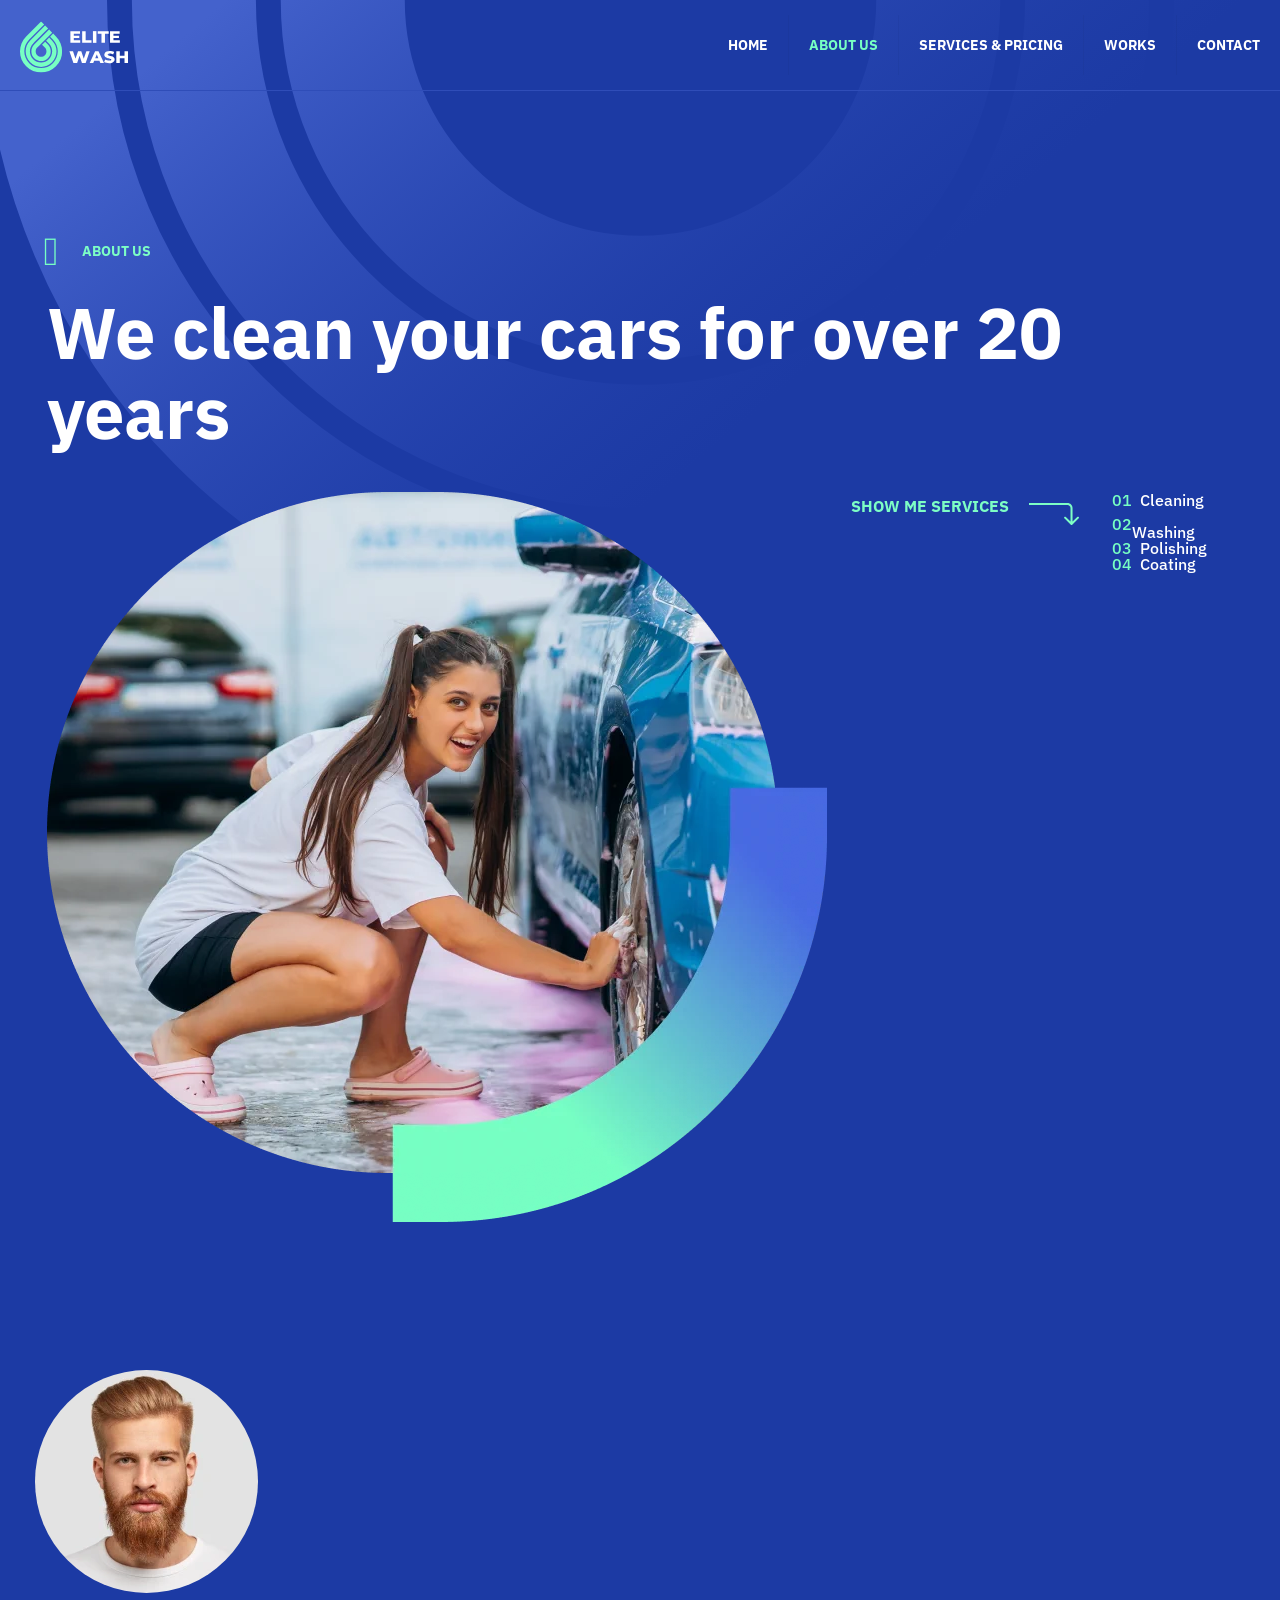
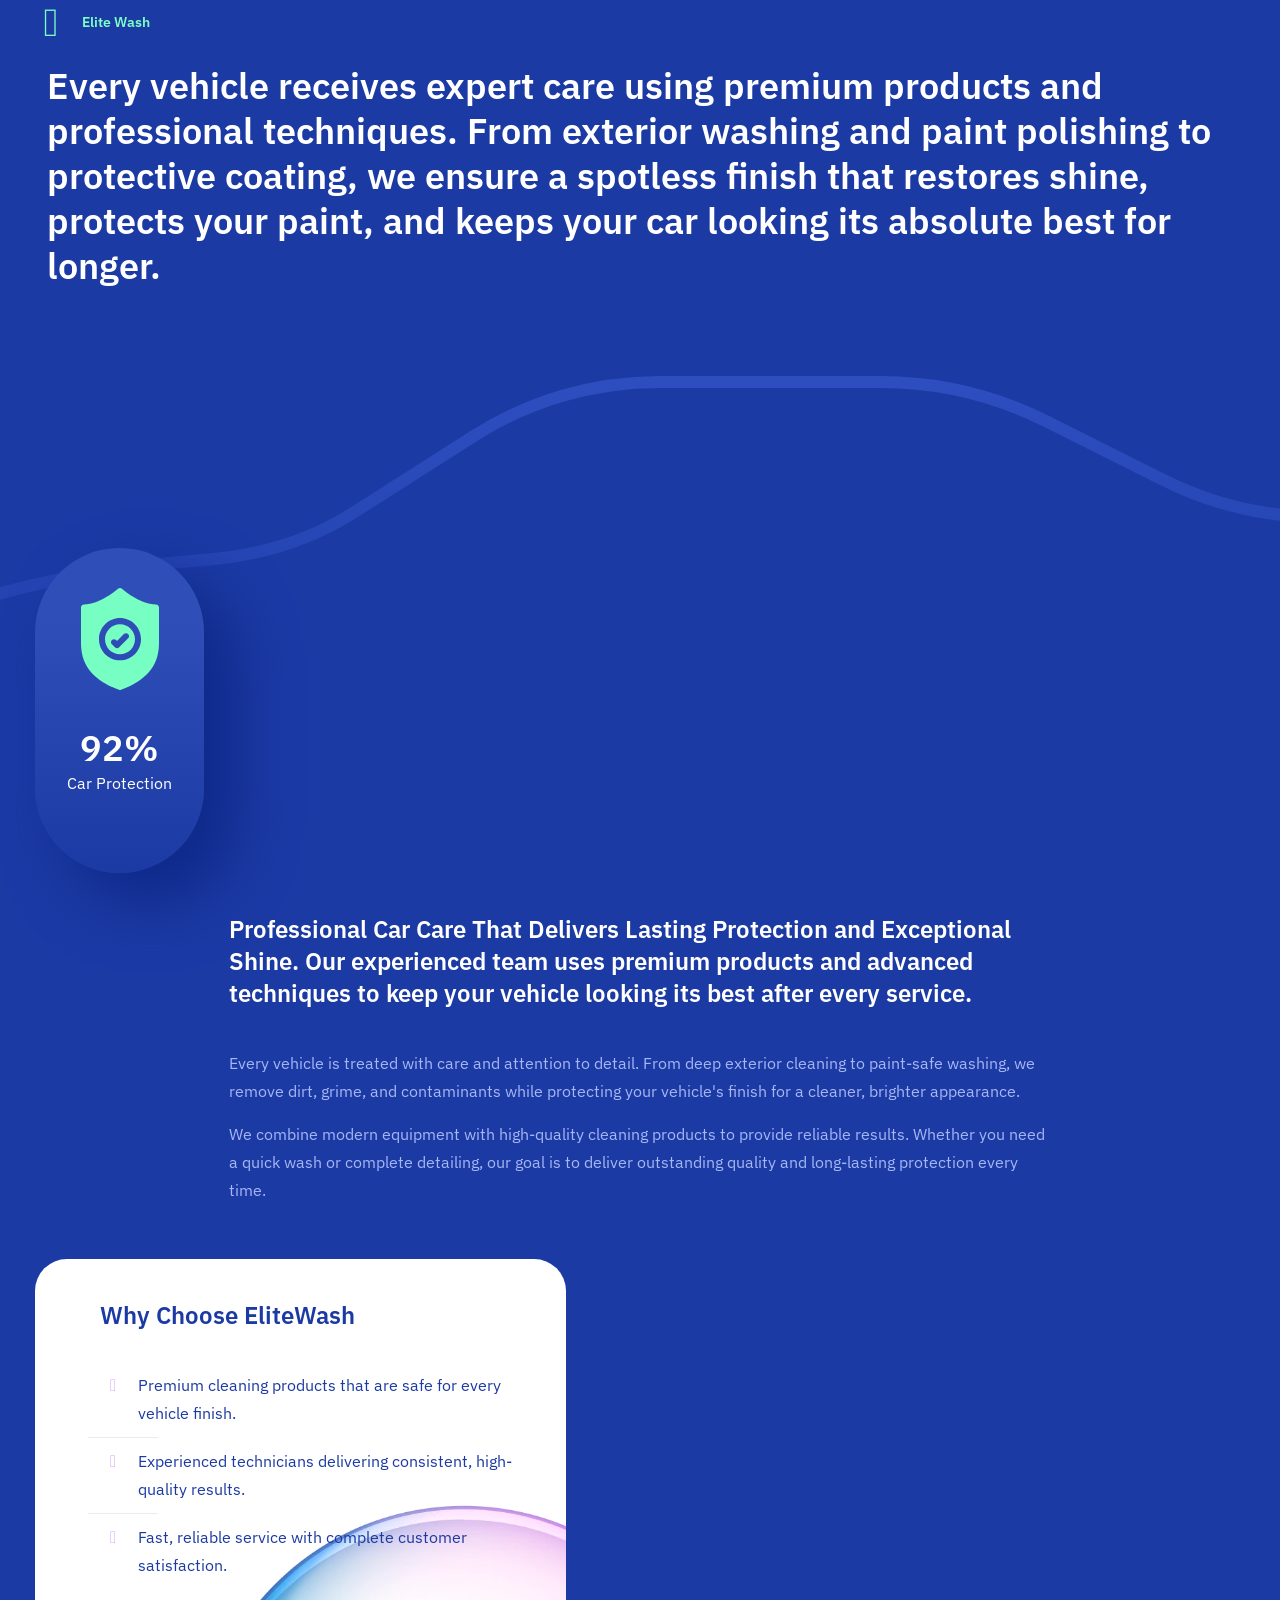
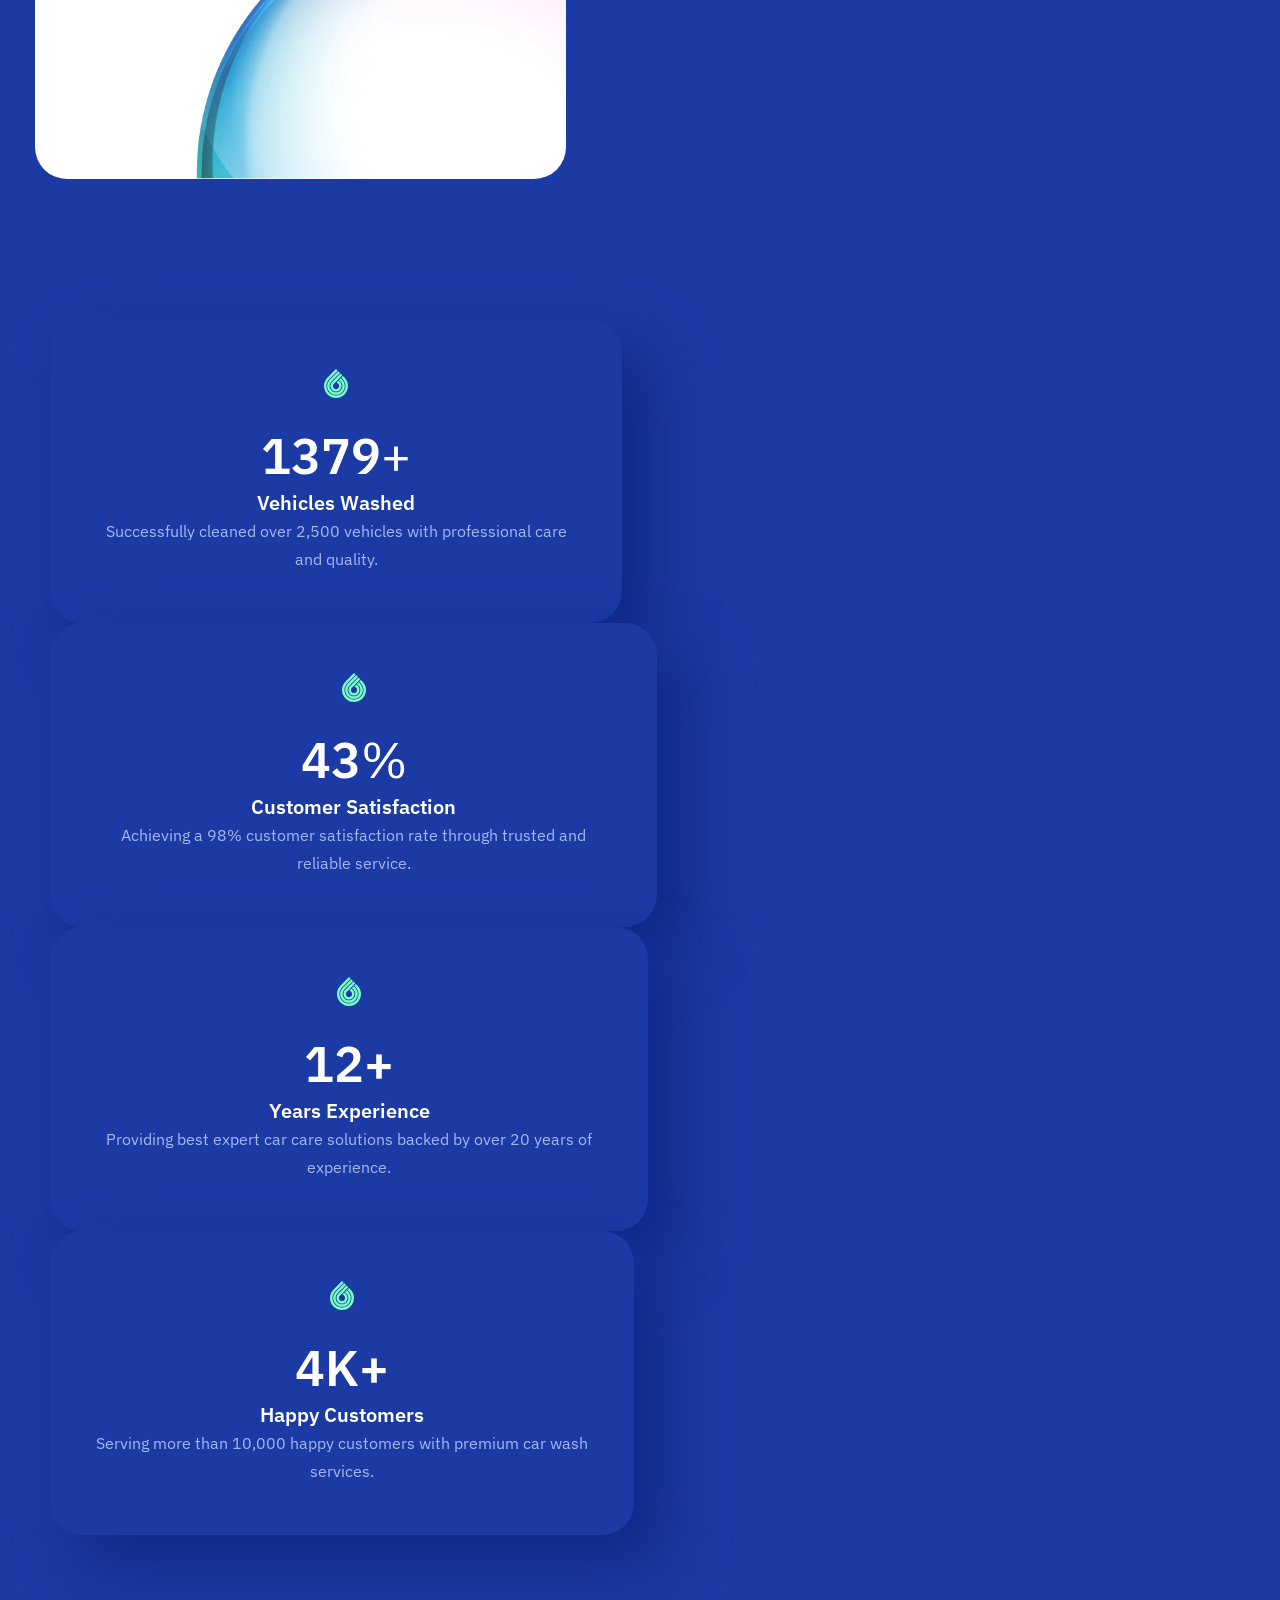
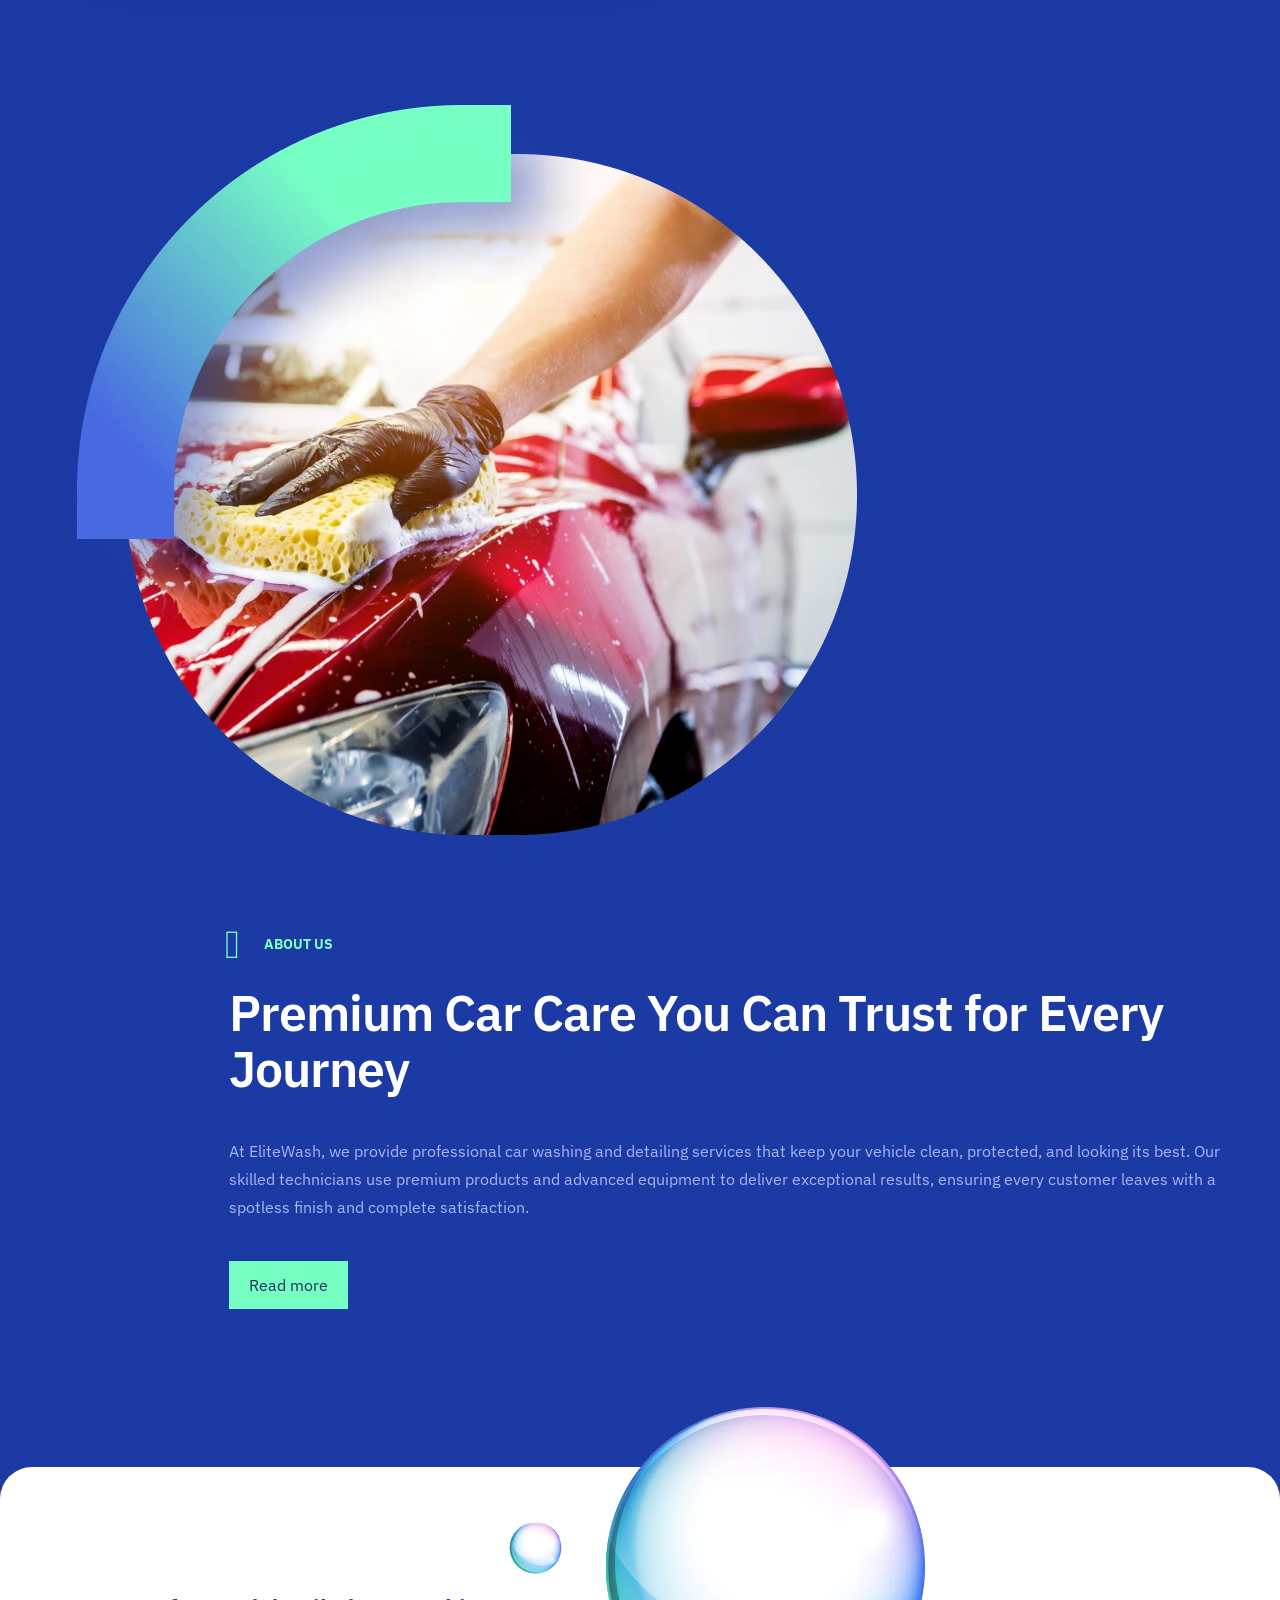
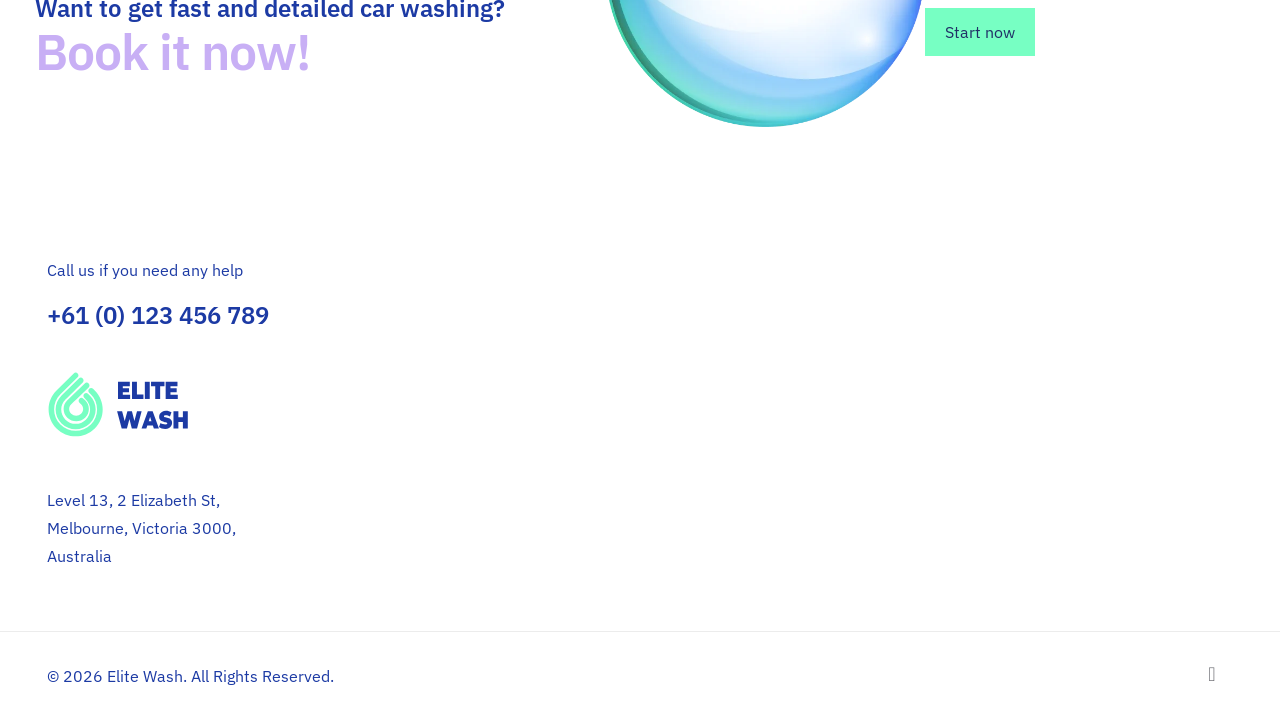
==== content/carwash3/about.html @ 13a7afcf "Add files via upload" ====
<!DOCTYPE html>
	<!--[if lt IE 7]><html class="no-js lt-ie10 lt-ie9 lt-ie8 lt-ie7"> <![endif]-->
	<!--[if IE 7]><html class="no-js lt-ie10 lt-ie9 lt-ie8"> <![endif]-->
	<!--[if IE 8]><html class="no-js lt-ie10 lt-ie9"> <![endif]-->
	<!--[if IE 9]><html class="no-js lt-ie10"> <![endif]-->
	<!--[if gt IE 8]><!-->
	<html class="no-js">
	<!--<![endif]-->
	<head>
		<!-- Basic Page Needs -->
		<meta charset="utf-8">
		<title>Be</title>
		<meta name="description" content="">
		<meta name="author" content="">
		<!-- Mobile Specific Metas -->
		<meta name="viewport" content="width=device-width, initial-scale=1, maximum-scale=1">
		<!-- Favicons -->
		<link rel="shortcut icon" href="images/favicon.ico">
		<!-- FONTS -->
		<link rel='stylesheet' href='https://fonts.googleapis.com/css?family=Inter:100,200,300,400,400italic,500,600,700,700italic,900'>
		<link rel='stylesheet' href='https://fonts.googleapis.com/css?family=Montserrat:100,200,300,400,400italic,500,600,700,700italic,900'>
		<link rel='stylesheet' href='https://fonts.googleapis.com/css?family=IBM+Plex+Sans:100,200,300,400,400italic,500,600,700,700italic,900'>
		<!-- Bootstrap core CSS -->
		<link href="../../css/bootstrap.min.css" rel="stylesheet">
		<!--CSS -->
		<link rel='stylesheet' href='css/structure.css'>
		<link rel='stylesheet' href='css/carwash3.css'> </head>

	<body class=" page content-brightness-dark input-brightness-dark style-simple button-custom layout-full-width if-zoom no-content-padding no-shadows header-transparent header-fw sticky-header sticky-tb-color ab-hide subheader-both-center menu-link-color menuo-right mobile-tb-center mobile-side-slide mobile-mini-mr-ll tablet-sticky mobile-sticky mobile-header-mini mobile-icon-user-ss mobile-icon-wishlist-ss mobile-icon-search-ss mobile-icon-wpml-ss mobile-icon-action-ss be-page-9">
		<div id="Wrapper">
			<div id="Header_wrapper">
				<header id="Header">
					<div id="Top_bar">
						<div class="container">
							<div class="column one">
								<div class="top_bar_left clearfix">
									<div class="logo">
										<a id="logo" href="../../index-carwash3.html" title="BeCarWash 3 - Betheme" data-height="60" data-padding="15"><img class="logo-main scale-with-grid svg" src="images/carwash.svg" data-retina="" data-height="" alt="carwash" data-no-retina/><img class="logo-sticky scale-with-grid svg" src="images/carwash.svg" data-retina="" data-height="" alt="carwash" data-no-retina/><img class="logo-mobile scale-with-grid svg" src="images/carwash.svg" data-retina="" data-height="" alt="carwash" data-no-retina/><img class="logo-mobile-sticky scale-with-grid svg" src="images/carwash.svg" data-retina="" data-height="" alt="carwash" data-no-retina/></a>
									</div>
									<div class="menu_wrapper"> <a class="responsive-menu-toggle" href="#" aria-label="Mobile menu"><i class="icon-menu-fine" aria-hidden="true"></i></a>
										<nav id="menu" role="navigation" aria-expanded="false" aria-label="Main Menu">
											<ul id="menu-main-menu" class="menu menu-main">
												<li> <a href="../../index.html"><span>HOME</span></a> </li>
												<li class=" current-menu-item page_item current_page_item"> <a href="about.html"><span>ABOUT US</span></a> </li>
												<li> <a href="services.html"><span>SERVICES &#038; PRICING</span></a> </li>
												<li> <a href="works.html"><span>WORKS</span></a> </li>
												<li> <a href="contact.html"><span>CONTACT</span></a> </li>
											</ul>
										</nav>
									</div>
								</div>
							</div>
						</div>
					</div>
				</header>
			</div>
			<div id="Content" role="main">
				<div class="section mcb-section mcb-section_custom46 default-width">
					<div class="section_wrapper mcb-section_inner_custom46 row">
						<div class="col-md-6 mcb-wrap_custom116 tablet-one-second mobile-one clearfix" data-desktop-col="one-second" data-tablet-col="tablet-one-second" data-mobile-col="mobile-one">
							<div class="mcb-wrap_inner mcb-wrap_inner_custom116">
								<div class="col-12 mcb_item_custom243 tablet-one mobile-one column_icon_box_2 mfn-item-inline">
									<div class=" mcb-column_inner_custom243">
										<div class="mfn-icon-box mfn-icon-box-left mfn-icon-box-center">
											<div class="icon-wrapper"> <i class="icon-minus-fine" aria-hidden="true"></i> </div>
											<div class="desc-wrapper">
												<h6 class="title">ABOUT US</h6> </div>
										</div>
									</div>
								</div>
								<div class="col-12 mcb_item_custom413 tablet-one mobile-one column_heading">
									<div class="mcb-column-inner">
										<h1 class="title">We clean your cars for over 20 years</h1> </div>
								</div>
							</div>
						</div>
						<div class="col-md-6 mcb-wrap_custom117 tablet-one-second mobile-one clearfix" data-desktop-col="one-second" data-tablet-col="tablet-one-second" data-mobile-col="mobile-one">
							<div class="mcb-wrap_inner mcb-wrap_inner_custom117">
								<div class="col-12 tablet-one mobile-one">
									<div class="mcb-column-inner">
										<div class="image_frame element_classes image_item no_link scale-with-grid alignnone no_border">
											<div class="image_wrapper"><img class="scale-with-grid" src="images/carwash3-about-pic1.webp" alt="carwash3-about-pic1" width="780" height="730" /> </div>
										</div>
									</div>
								</div>
							</div>
						</div>
						<div class="col-12 mcb-wrap_custom127 tablet-one mobile-one clearfix" data-desktop-col="one" data-tablet-col="tablet-one" data-mobile-col="mobile-one">
							<div class="mcb-wrap_inner mcb-wrap_inner_custom127">
								<div class="col-3 mcb_item_custom414 tablet-one mobile-one column_icon_box_2 mfn-item-inline">
									<div class="mcb-column-inner">
										<a href="#">
											<div class="mfn-icon-box mfn-icon-box-right mfn-icon-box-end mfn-icon-box-box-scale">
												<div class="icon-wrapper"><img class="scale-with-grid" src="images/carwash3-arrow1.svg" alt="carwash3-arrow1" width="" height="" /> </div>
												<div class="desc-wrapper">
													<div class="desc"> SHOW ME SERVICES </div>
												</div>
											</div>
										</a>
									</div>
								</div>
							</div>
						</div>
						<div class="col-12 mcb_wrap_custom9 tablet-one mobile-one clearfix" data-desktop-col="one" data-tablet-col="tablet-one" data-mobile-col="mobile-one">
							<div class="mcb-wrap_inner row">
								<div class="col-md-3 mcb_item_custom244 tablet-one-fourth mobile-one-second _2">
									<div class=" mcb-column_inner_custom244">
										<div class="mfn-divider mfn-divider-advanced mfn-divider-border mfn-divider-border-solid mfn-divider-end">
											<div class="mfn-divider-inner"> <span class="divider-addon divider-label"><span style="color:#77FFC3">01</span>&nbsp;&nbsp;Cleaning</span>
											</div>
										</div>
									</div>
								</div>
								<div class="col-md-3 mcb_item_custom245 tablet-one-fourth mobile-one-second _2">
									<div class=" mcb-column_inner_custom245">
										<div class="mfn-divider mfn-divider-advanced mfn-divider-border mfn-divider-border-solid mfn-divider-end">
											<div class="mfn-divider-inner"> <span class="divider-addon divider-label"><span style="color:#77FFC3">02</span>  Washing</span>
											</div>
										</div>
									</div>
								</div>
								<div class="col-md-3 mcb_item_custom246 tablet-one-fourth mobile-one-second _2">
									<div class=" mcb-column_inner_custom246">
										<div class="mfn-divider mfn-divider-advanced mfn-divider-border mfn-divider-border-solid mfn-divider-end">
											<div class="mfn-divider-inner"> <span class="divider-addon divider-label"><span style="color:#77FFC3">03</span>&nbsp;&nbsp;Polishing</span>
											</div>
										</div>
									</div>
								</div>
								<div class="col-md-3 mcb_item_custom247 tablet-one-fourth mobile-one-second _2">
									<div class=" mcb-column_inner_custom247">
										<div class="mfn-divider mfn-divider-advanced mfn-divider-border mfn-divider-border-solid mfn-divider-end">
											<div class="mfn-divider-inner"> <span class="divider-addon divider-label"><span style="color:#77FFC3">04</span>&nbsp;&nbsp;Coating</span>
											</div>
										</div>
									</div>
								</div>
							</div>
						</div>
					</div>
				</div>
				<div class="section mcb-section mcb_section_custom21 default-width">
					<div class="section_wrapper">
						<div class="col-md-3 tablet-one-fourth mobile-one clearfix" data-desktop-col="one-fourth" data-tablet-col="tablet-one-fourth" data-mobile-col="mobile-one">
							<div class="mcb-wrap_inner">
								<div class="col-12 mcb_item_custom259 tablet-one mobile-one">
									<div class=" mcb-column_inner_custom259">
										<div class="image_frame element_classes image_item no_link scale-with-grid alignnone no_border">
											<div class="image_wrapper"><img class="scale-with-grid" src="images/carwash3-about-pic2.webp" alt="carwash3-about-pic2" width="223" height="223" /> </div>
										</div>
									</div>
								</div>
							</div>
						</div>
						<div class="col-md-9 tablet-three-fourth mobile-one clearfix" data-desktop-col="three-fourth" data-tablet-col="tablet-three-fourth" data-mobile-col="mobile-one">
							<div class="mcb-wrap_inner">
								<div class="col-12 mcb_item_custom248 tablet-one mobile-one column_icon_box_2 mfn-item-inline">
									<div class=" mcb-column_inner_custom248">
										<div class="mfn-icon-box mfn-icon-box-left mfn-icon-box-center">
											<div class="icon-wrapper"> <i class="icon-minus-fine" aria-hidden="true"></i> </div>
											<div class="desc-wrapper">
												<h6 class="title">Elite Wash</h6> </div>
										</div>
									</div>
								</div>
								<div class="col-12 mcb_item_custom415 tablet-one mobile-one column_heading">
									<div class="mcb-column-inner">
										<h3 style="color:#FFF;" class="title">Every vehicle receives expert care using premium products and professional techniques. From exterior washing and paint polishing to protective coating, we ensure a spotless finish that restores shine, protects your paint, and keeps your car looking its absolute best for longer.</h3> </div>
								</div>
							</div>
						</div>
					</div>
				</div>
				<div class="section mcb-section mcb-section_custom43 default-width">
					<div class="section_wrapper mcb-section_inner_custom43 row">
						<div class="col-md-2 mcb-wrap_custom118 tablet-one-fourth mobile-two-fifth clearfix" data-desktop-col="one-sixth" data-tablet-col="tablet-one-fourth" data-mobile-col="mobile-two-fifth">
							<div class="mcb-wrap_inner mcb-wrap_inner_custom118">
								<div class="col-12 mcb_item_custom249 tablet-one mobile-one">
									<div class=" mcb-column_inner_custom249">
										<div class="image_frame element_classes image_item no_link scale-with-grid alignnone no_border">
											<div class="image_wrapper"><img class="scale-with-grid" src="images/carwash3-home-icon1.svg" alt="carwash3-home-icon1" /> </div>
										</div>
									</div>
								</div>
								<div class="col-12 mcb_item_custom416 tablet-one mobile-one column_counter">
									<div class="mcb-column-inner">
										<div class="counter counter_vertical animate-math">
											<div class="desc_wrapper">
												<div class="number-wrapper"> <span class="number" data-to="100">100</span><span class="label postfix">%</span> </div>
												<p class="title"> Car Protection </p>
											</div>
										</div>
									</div>
								</div>
							</div>
						</div>
						<div class="col-md-6 mcb-wrap_custom119 tablet-three-fourth mobile-three-fifth clearfix" data-desktop-col="one-second" data-tablet-col="tablet-three-fourth" data-mobile-col="mobile-three-fifth">
							<div class="mcb-wrap_inner mcb-wrap_inner_custom119">
								<div class="col-12 mcb_item_custom417 tablet-one mobile-one column_heading">
									<div class="mcb-column-inner">
										<h4 class="title">Professional Car Care That Delivers Lasting Protection and Exceptional Shine. Our experienced team uses premium products and advanced techniques to keep your vehicle looking its best after every service.</h4> </div>
								</div>
								<div class="col-12 tablet-one mobile-one">
									<div class="mcb-column-inner">
										<div class="column_attr mfn-inline-editor clearfix">
											<p> Every vehicle is treated with care and attention to detail. From deep exterior cleaning to paint-safe washing, we remove dirt, grime, and contaminants while protecting your vehicle's finish for a cleaner, brighter appearance. </p>
											<p> We combine modern equipment with high-quality cleaning products to provide reliable results. Whether you need a quick wash or complete detailing, our goal is to deliver outstanding quality and long-lasting protection every time. </p>
										</div>
									</div>
								</div>
							</div>
						</div>
						<div class="col-md-4 mcb-wrap_custom120 tablet-one mobile-one clearfix" data-desktop-col="one-third" data-tablet-col="tablet-one" data-mobile-col="mobile-one">
							<div class="mcb-wrap_inner mcb-wrap_inner_custom120">
								<div class="col-12 tablet-one mobile-one column_heading">
									<div class="mcb-column-inner">
										<h4 class="title">Why Choose EliteWash</h4> </div>
								</div>
								<div class="col-12 mcb_item_custom253 tablet-one-second mobile-one">
									<div class=" mcb-column_inner_custom253">
										<div class="column_attr mfn-inline-editor clearfix">
											<ul class="list_custom" style="color:#1C3AA4;">
												<li> <i class="icon-right" style="color:#DEA6FF" aria-hidden="true"></i> Premium cleaning products that are safe for every vehicle finish. </li>
												<li> <i class="icon-right" style="color:#DEA6FF" aria-hidden="true"></i>Experienced technicians delivering consistent, high-quality results.</li>
												<li> <i class="icon-right" style="color:#DEA6FF" aria-hidden="true"></i> Fast, reliable service with complete customer satisfaction.</li>
											</ul>
										</div>
									</div>
								</div>
							</div>
						</div>
					</div>
				</div>
				<div class="section mcb-section mcb_section_custom22 default-width">
					<div class="section_wrapper row no-gutters">
						<div class="col-md-3 mcb-wrap_custom121 tablet-one-second mobile-one clearfix" data-desktop-col="one-fourth" data-tablet-col="tablet-one-second" data-mobile-col="mobile-one">
							<div class="mcb-wrap_inner mcb-wrap_inner_custom121">
								<div class="col-12 mcb_item_custom254 tablet-one mobile-one column_counter">
									<div class=" mcb-column_inner_custom254">
										<div class="counter counter_vertical animate-math">
											<div class="icon_wrapper"><img src="images/carwash3-about-icon2.svg" alt="carwash3-about-icon2" width="" height="" /> </div>
											<div class="desc_wrapper">
												<div class="number-wrapper">
											        <span class="number" data-to="2500">2500+</span><span style="color:#ffffff;">+</span>
											    </div>
												<p class="title"> Vehicles Washed </p>
											</div>
										</div>
									</div>
								</div>
								<div class="col-12 mcb_item_custom418 tablet-one mobile-one">
									<div class="mcb-column-inner">
										<div class="column_attr mfn-inline-editor clearfix"> Successfully cleaned over 2,500 vehicles with professional care and quality.</div>
									</div>
								</div>
							</div>
						</div>
						<div class="col-md-3 mcb-wrap_custom122 tablet-one-second mobile-one clearfix" data-desktop-col="one-fourth" data-tablet-col="tablet-one-second" data-mobile-col="mobile-one">
							<div class="mcb-wrap_inner mcb-wrap_inner_custom122">
								<div class="col-12 mcb_item_custom255 tablet-one mobile-one column_counter">
									<div class=" mcb-column_inner_custom255">
										<div class="counter counter_vertical animate-math">
											<div class="icon_wrapper"><img src="images/carwash3-about-icon2.svg" alt="carwash3-about-icon2" width="" height="" /> </div>
											<div class="desc_wrapper">
											    <div class="number-wrapper">
											        <span class="number" data-to="98">98</span><span style="color:#ffffff;">%</span>
											    </div>
											    <p class="title">Customer Satisfaction</p>
											</div>
										</div>
									</div>
								</div>
								<div class="col-12 mcb_item_custom419 tablet-one mobile-one">
									<div class="mcb-column-inner">
										<div class="column_attr mfn-inline-editor clearfix"> Achieving a 98% customer satisfaction rate through trusted and reliable service.</div>
									</div>
								</div>
							</div>
						</div>
						<div class="col-md-3 mcb-wrap_custom123 tablet-one-second mobile-one clearfix" data-desktop-col="one-fourth" data-tablet-col="tablet-one-second" data-mobile-col="mobile-one">
							<div class="mcb-wrap_inner mcb-wrap_inner_custom123">
								<div class="col-12 mcb_item_custom256 tablet-one mobile-one column_counter">
									<div class=" mcb-column_inner_custom256">
										<div class="counter counter_vertical animate-math">
											<div class="icon_wrapper"><img src="images/carwash3-about-icon2.svg" alt="carwash3-about-icon2" width="" height="" /> </div>
											<div class="desc_wrapper">
												<div class="number-wrapper"> <span class="number" data-to="20">20+</span><span class="label postfix">+</span> </div>
												<p class="title"> Years Experience </p>
											</div>
										</div>
									</div>
								</div>
								<div class="col-12 mcb_item_custom420 tablet-one mobile-one">
									<div class="mcb-column-inner">
										<div class="column_attr mfn-inline-editor clearfix"> Providing best expert car care solutions backed by over 20 years of experience.</div>
									</div>
								</div>
							</div>
						</div>
						<div class="col-md-3 mcb-wrap_custom124 tablet-one-second mobile-one clearfix" data-desktop-col="one-fourth" data-tablet-col="tablet-one-second" data-mobile-col="mobile-one">
							<div class="mcb-wrap_inner mcb-wrap_inner_custom124">
								<div class="col-12 mcb_item_custom257 tablet-one mobile-one column_counter">
									<div class=" mcb-column_inner_custom257">
										<div class="counter counter_vertical animate-math">
											<div class="icon_wrapper"><img src="images/carwash3-about-icon2.svg" alt="carwash3-about-icon2" width="" height="" /> </div>
											<div class="desc_wrapper">
												<div class="number-wrapper"> <span class="label prefix"></span><span class="number" data-to="10">10K+</span><span class="label postfix">K+</span> </div>
												<p class="title"> Happy Customers </p>
											</div>
										</div>
									</div>
								</div>
								<div class="col-12 mcb_item_custom421 tablet-one mobile-one">
									<div class="mcb-column-inner">
										<div class="column_attr mfn-inline-editor clearfix"> Serving more than 10,000 happy customers with premium car wash services.</div>
									</div>
								</div>
							</div>
						</div>
					</div>
				</div>
				<div class="section mcb-section mcb-section_custom44 default-width">
					<div class="section_wrapper mcb-section_inner_custom44">
						<div class="col-md-6 tablet-one-second mobile-one clearfix" data-desktop-col="one-second" data-tablet-col="tablet-one-second" data-mobile-col="mobile-one">
							<div class="mcb-wrap_inner">
								<div class="col-12 tablet-one mobile-one">
									<div class="mcb-column-inner">
										<div class="image_frame element_classes image_item no_link scale-with-grid alignnone no_border">
											<div class="image_wrapper"><img class="scale-with-grid" src="images/carwash3-about-pic4.webp" alt="carwash3-about-pic4" width="810" height="760" /> </div>
										</div>
									</div>
								</div>
							</div>
						</div>
						<div class="col-md-6 mcb-wrap_custom125 tablet-one-second mobile-one clearfix" data-desktop-col="one-second" data-tablet-col="tablet-one-second" data-mobile-col="mobile-one">
							<div class="mcb-wrap_inner mcb-wrap_inner_custom125">
								<div class="col-12 mcb_item_custom250 tablet-one mobile-one column_icon_box_2 mfn-item-inline">
									<div class=" mcb-column_inner_custom250">
										<div class="mfn-icon-box mfn-icon-box-left mfn-icon-box-center">
											<div class="icon-wrapper"> <i class="icon-minus-fine" aria-hidden="true"></i> </div>
											<div class="desc-wrapper">
												<h6 class="title">ABOUT US</h6> </div>
										</div>
									</div>
								</div>
								<div class="col-12 mcb_item_custom422 tablet-one mobile-one column_heading">
									<div class="mcb-column-inner">
										<h2 class="title">Premium Car Care You Can Trust for Every Journey </h2> </div>
								</div>
								<div class="col-12 tablet-one mobile-one">
									<div class="mcb-column-inner">
										<div class="column_attr mfn-inline-editor clearfix"> At EliteWash, we provide professional car washing and detailing services that keep your vehicle clean, protected, and looking its best. Our skilled technicians use premium products and advanced equipment to deliver exceptional results, ensuring every customer leaves with a spotless finish and complete satisfaction.</div>
									</div>
								</div>
								<div class="col-12 tablet-one mobile-one">
									<div class="mcb-column-inner"> <a class="button button_theme button_size_2" href="#"><span class="button_label">Read more</span></a> </div>
								</div>
							</div>
						</div>
					</div>
				</div>
				<div class="section mcb-section mcb-section_custom42 default-width">
					<div class="section_wrapper mcb-section_inner_custom42 row no-gutters">
						<div class="col-md-3 mcb_wrap_custom8 tablet-one-third mobile-one clearfix" data-desktop-col="one-fourth" data-tablet-col="tablet-one-third" data-mobile-col="mobile-one">
							<div class="mcb-wrap_inner row no-gutters">
								<div class="col-12 mcb_item_custom241 tablet-one mobile-one column_heading">
									<div class=" mcb-column_inner_custom241">
										<h4 class="title">Want to get fast and detailed car washing?</h4> </div>
								</div>
								<div class="col-12 mcb_item_custom238 tablet-one mobile-one column_heading">
									<div class=" mcb-column_inner_custom238">
										<h2 class="title">Book it now!</h2> </div>
								</div>
							</div>
						</div>
						<div class="col-md-6 mcb-wrap_custom114 tablet-one-third mobile-one clearfix" data-desktop-col="one-second" data-tablet-col="tablet-one-third" data-mobile-col="mobile-one">
							<div class="mcb-wrap_inner mcb-wrap_inner_custom114">
								<div class="col-12 mcb_item_custom239 tablet-one mobile-one">
									<div class=" mcb-column_inner_custom239">
										<div class="image_frame element_classes image_item no_link scale-with-grid alignnone no_border">
											<div class="image_wrapper"><img class="scale-with-grid" src="images/carwash3-book-pic1.webp" alt="carwash3-book-pic1" width="780" height="593" /> </div>
										</div>
									</div>
								</div>
							</div>
						</div>
						<div class="col-md-3 mcb-wrap_custom115 tablet-one-third mobile-one clearfix" data-desktop-col="one-fourth" data-tablet-col="tablet-one-third" data-mobile-col="mobile-one">
							<div class="mcb-wrap_inner mcb-wrap_inner_custom115">
								<div class="col-12 mcb_item_custom242 tablet-one mobile-one">
									<div class=" mcb-column_inner_custom242"> <a class="button button_theme button_size_2" href="#"><span class="button_label">Start now</span></a> </div>
								</div>
							</div>
						</div>
					</div>
				</div>
			</div>
			<footer id="Footer" class="clearfix" role="contentinfo">
				<div class="container">
					<div class="row mcb-wrap_inner">
						<div class="col-12">
							<hr class="no_line" style="margin:0 auto 120px"> </div>
						<div class="col-md-4">
							<div class="mcb-column-inner">
								<p> Call us if you need any help </p>
								<h4><a href="tel:+61383766284" data-type="tel" data-id="tel:+61383766284">+61 (0) 123 456 789</a></h4> </div>
						</div>
						<div class="col-md-4">
							<div class="mcb-column-inner">
								<figure class="wp-block-image size-full">
									<a href="#Header_wrapper"><img src="images/carwash3-footer-logo.svg" class="wp-image-71" /></a>
								</figure>
							</div>
						</div>
						<div class="col-md-4">
							<div class="mcb-column-inner">
								<p> Level 13, 2 Elizabeth St,
									<br> Melbourne, Victoria 3000,
									<br> Australia </p>
							</div>
						</div>
						<div class="col-12">
							<hr class="no_line" style="margin:0 auto 20px"> </div>
					</div>
				</div>
				<div class="footer_copy">
					<div class="container">
						<div class="column one mobile-one">
							<div class="mcb-column-inner"> <a id="back_to_top" class="footer_button" href="#"><i class="icon-up-open-big" aria-label="Back to top icon"></i></a>
								<div class="copyright"> © 2026 Elite Wash. All Rights Reserved.</a> </div>
								<ul class="social" role="navigation" aria-label="Social Menu"></ul>
							</div>
						</div>
					</div>
				</div>
			</footer>
		</div>
		<div id="body_overlay"></div>
		<div id="Side_slide" class="right dark" data-width="250" aria-expanded="false" role="banner" aria-label="Responsive menu">
			<div class="close-wrapper"> <a href="#" class="close"><i class="icon-cancel-fine" aria-label="menu close icon"></i></a> </div>
			<div class="extras">
				<div class="extras-wrapper" role="navigation" aria-label="Extras menu"></div>
			</div>
			<div class="lang-wrapper" role="navigation" aria-label="Translation Menu"></div>
			<div class="menu_wrapper" role="navigation" aria-label="Main Menu"></div>
			<ul class="social" role="navigation" aria-label="Social Menu"></ul>
		</div>
		<!-- JS -->
		<script src="../../js/jquery-3.6.0.min.js"></script>
		<script src="../../js/jquery-migrate-3.3.2.js"></script>
		<script src="../../js/mfn.menu.js"></script>
		<script src="../../js/jquery.plugins.js"></script>
		<script src="../../js/jquery.jplayer.min.js"></script>
		<script src="../../js/animations/animations.js"></script>
		<script src="../../js/translate3d.js"></script>
		<script src="../../js/scripts.js"></script>
	</body>
</html>
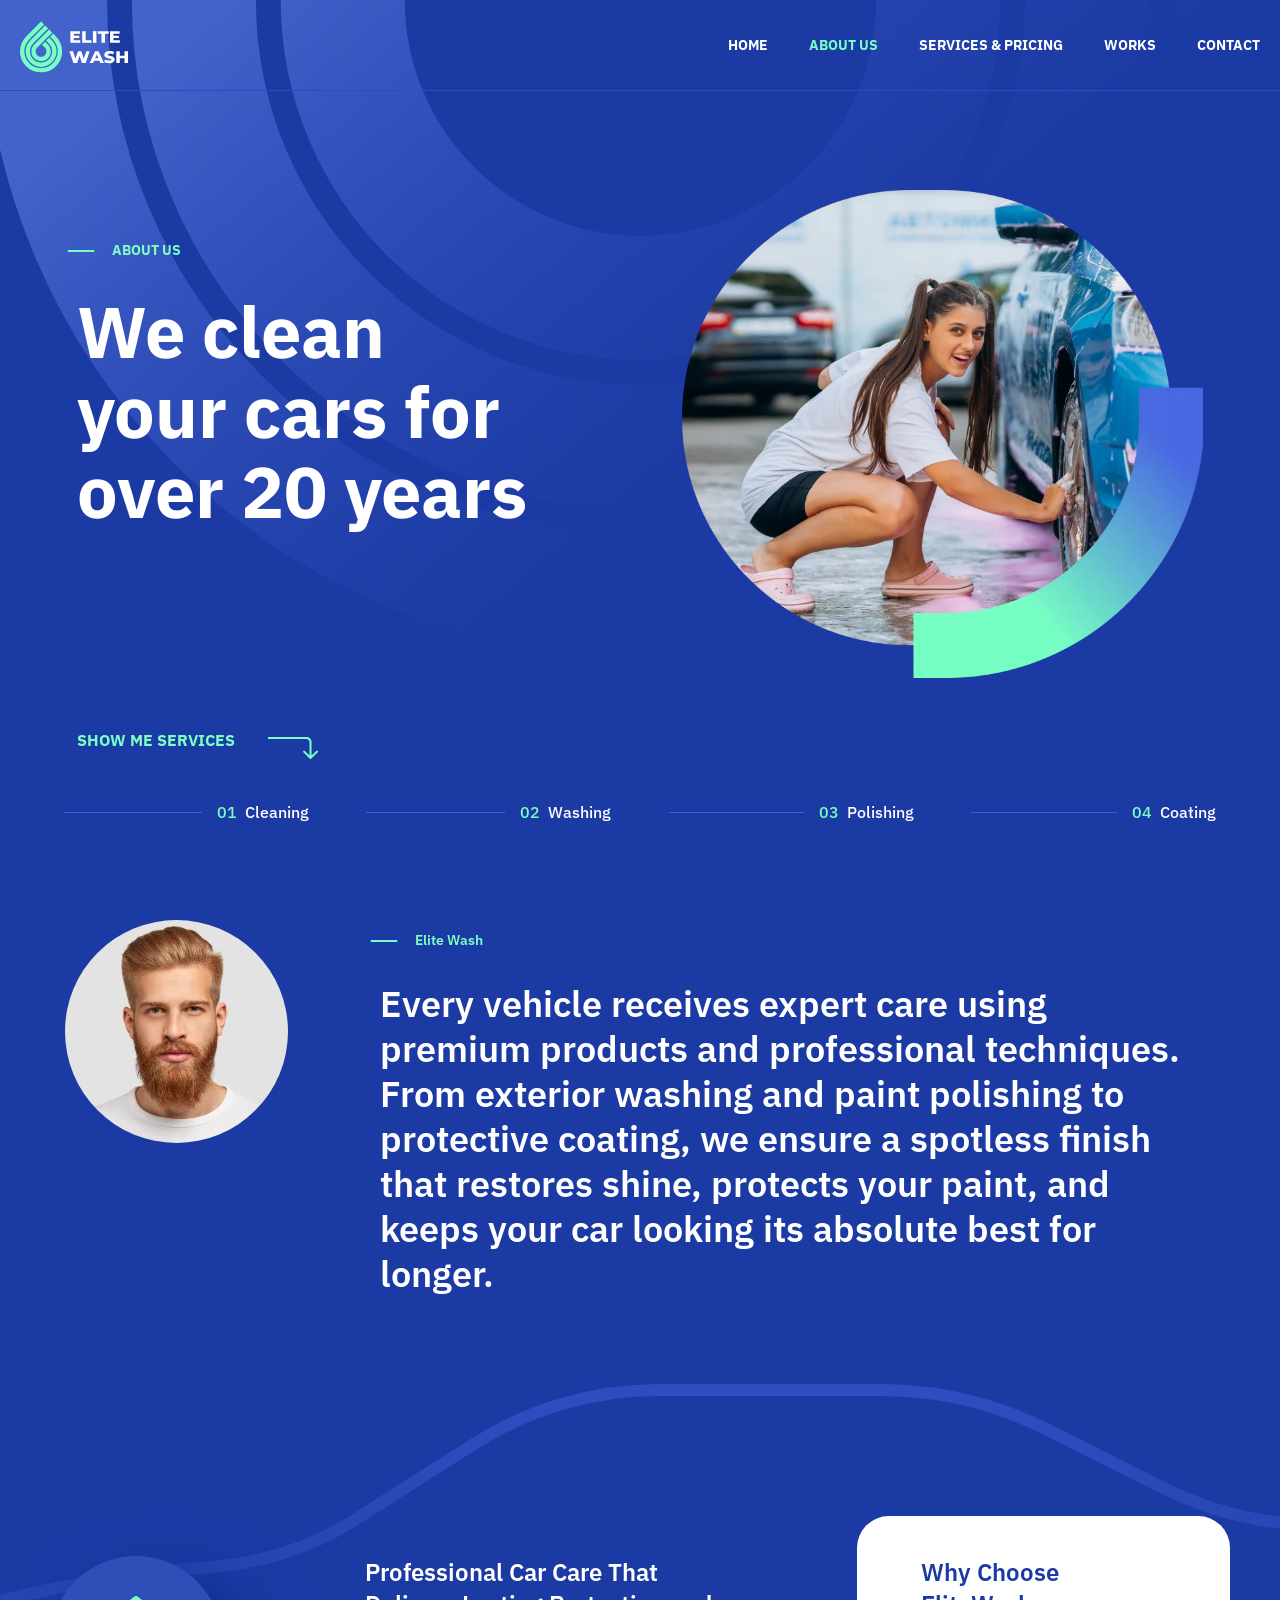
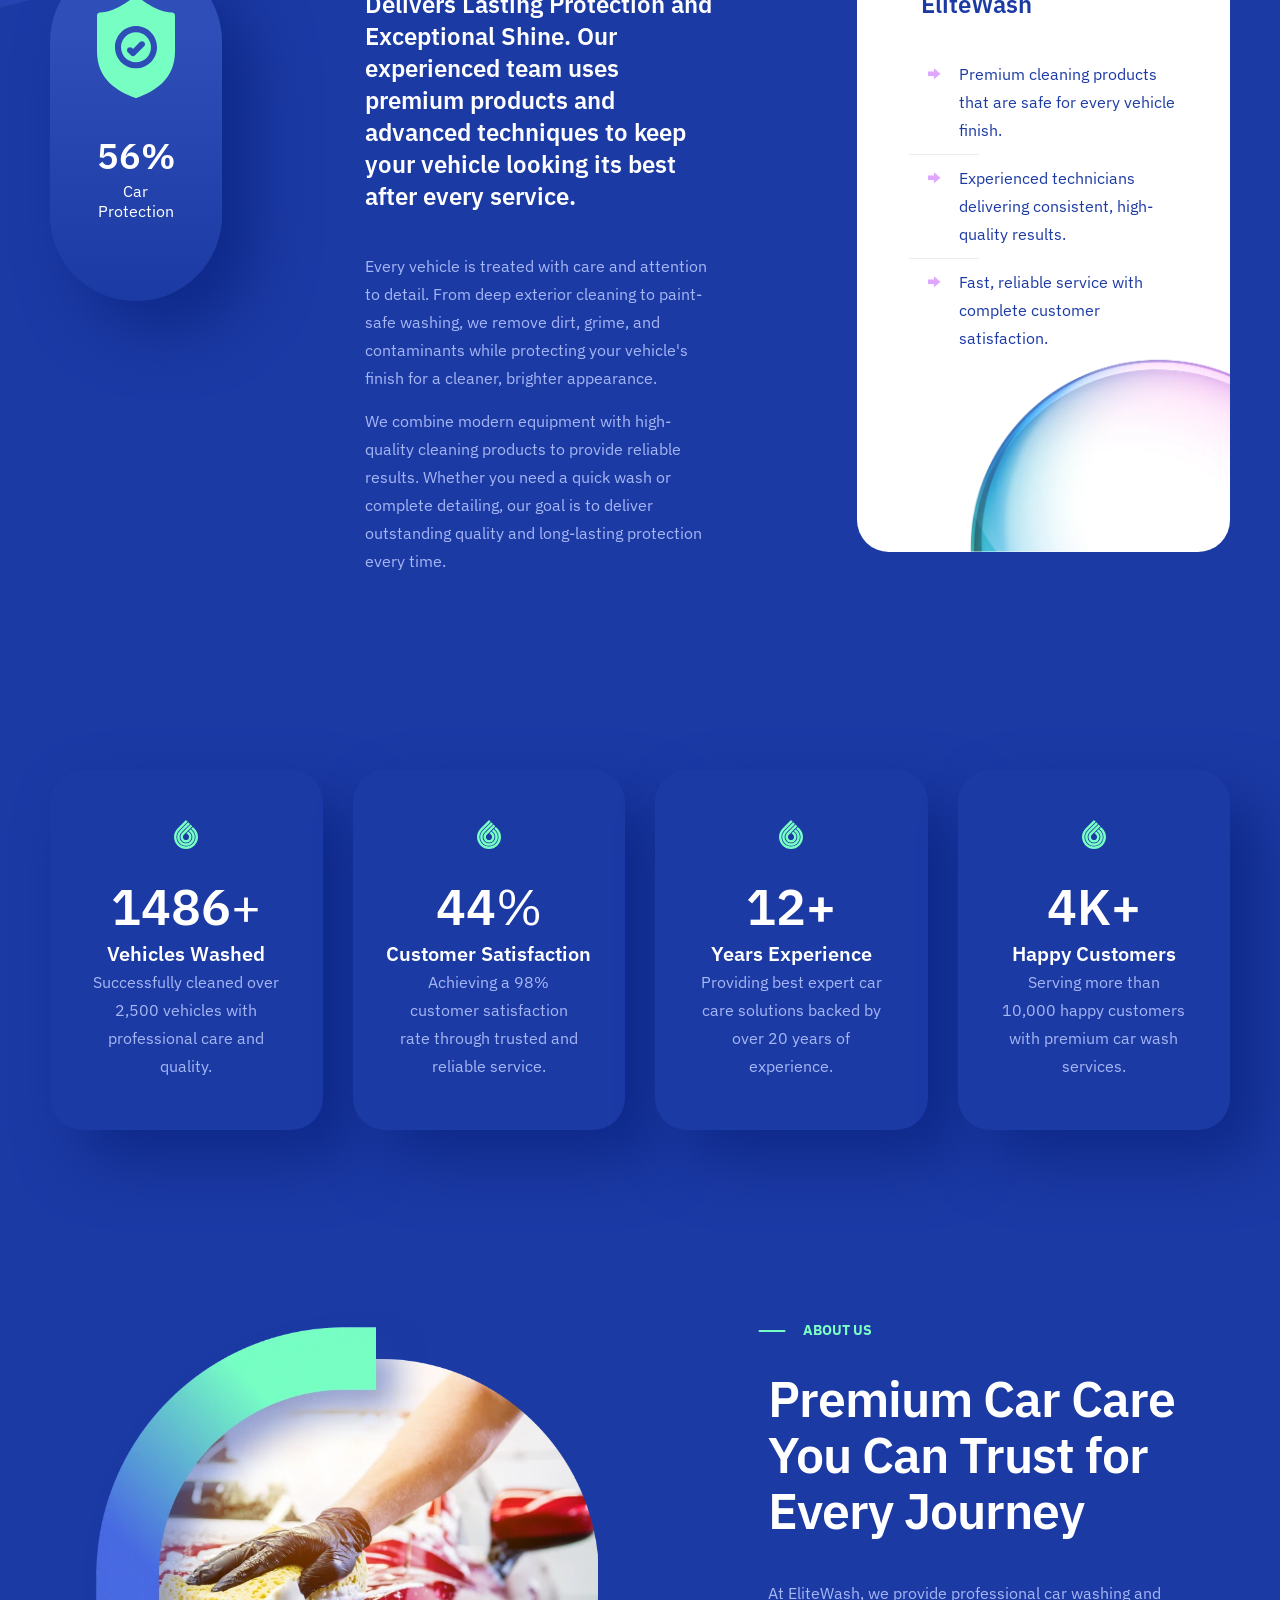
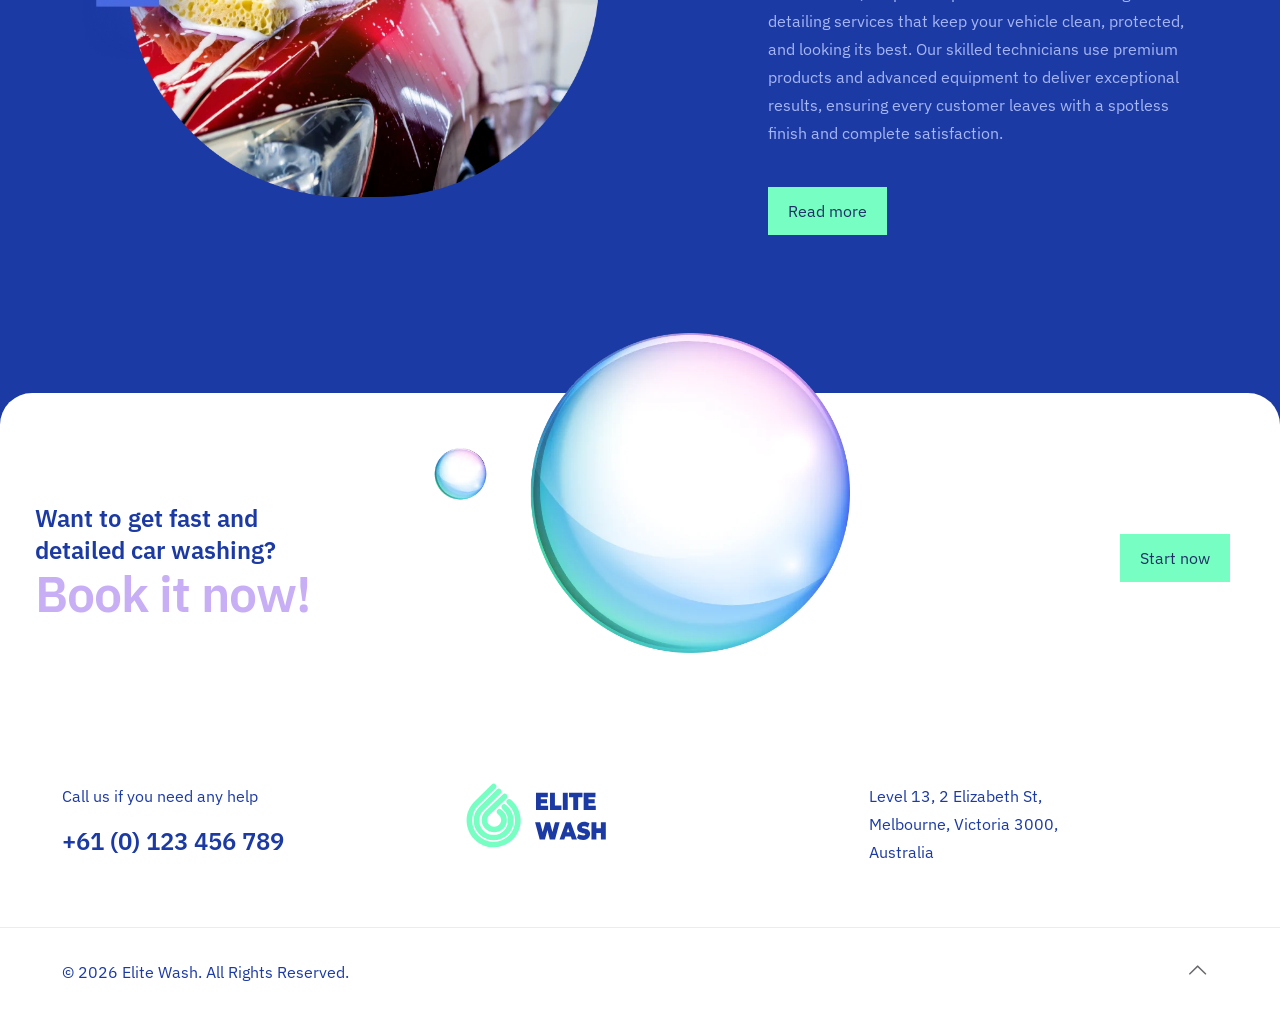
==== commit 189ff8ab: "Update about.html" ====
--- a/content/carwash3/about.html
+++ b/content/carwash3/about.html
@@ -9,13 +9,11 @@
 	<head>
 		<!-- Basic Page Needs -->
 		<meta charset="utf-8">
-		<title>Be</title>
+		<title>EliteWash</title>
 		<meta name="description" content="">
 		<meta name="author" content="">
 		<!-- Mobile Specific Metas -->
 		<meta name="viewport" content="width=device-width, initial-scale=1, maximum-scale=1">
-		<!-- Favicons -->
-		<link rel="shortcut icon" href="images/favicon.ico">
 		<!-- FONTS -->
 		<link rel='stylesheet' href='https://fonts.googleapis.com/css?family=Inter:100,200,300,400,400italic,500,600,700,700italic,900'>
 		<link rel='stylesheet' href='https://fonts.googleapis.com/css?family=Montserrat:100,200,300,400,400italic,500,600,700,700italic,900'>
@@ -454,4 +452,4 @@
 		<script src="../../js/translate3d.js"></script>
 		<script src="../../js/scripts.js"></script>
 	</body>
-</html>+</html>
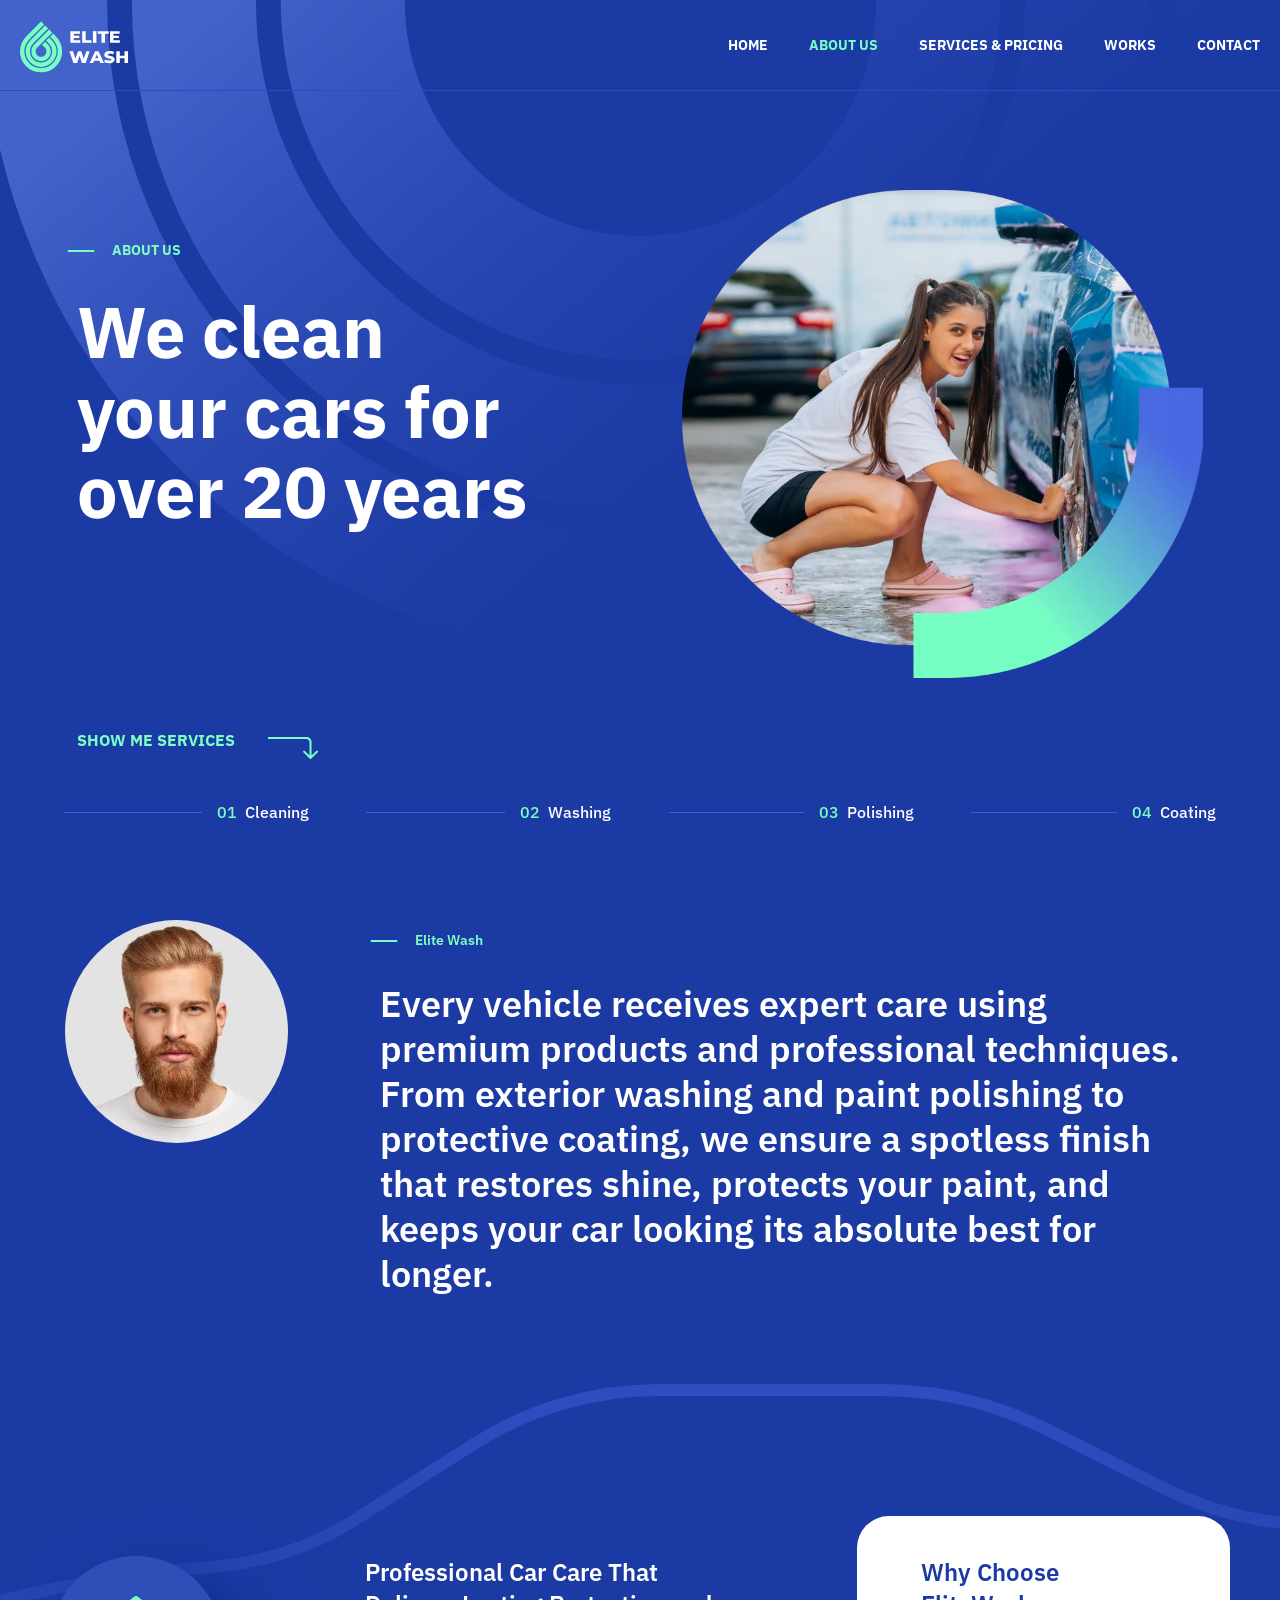
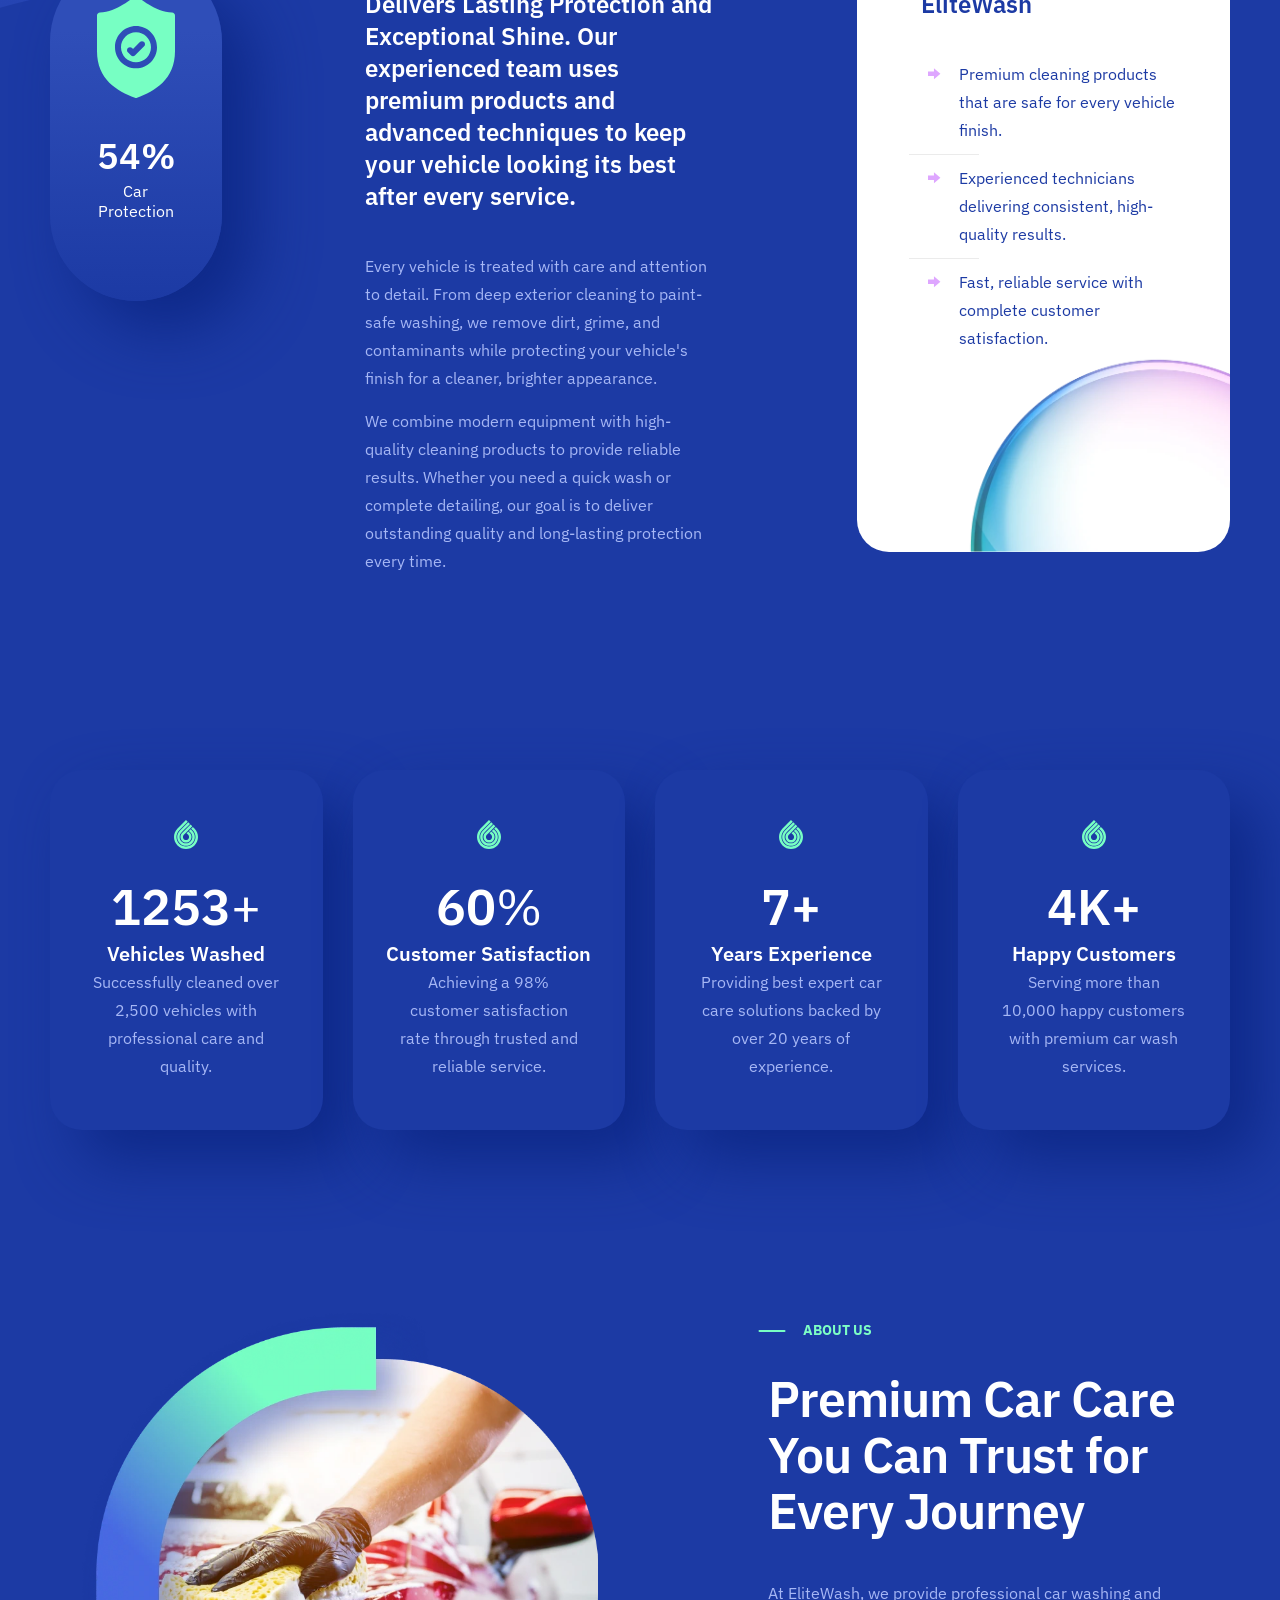
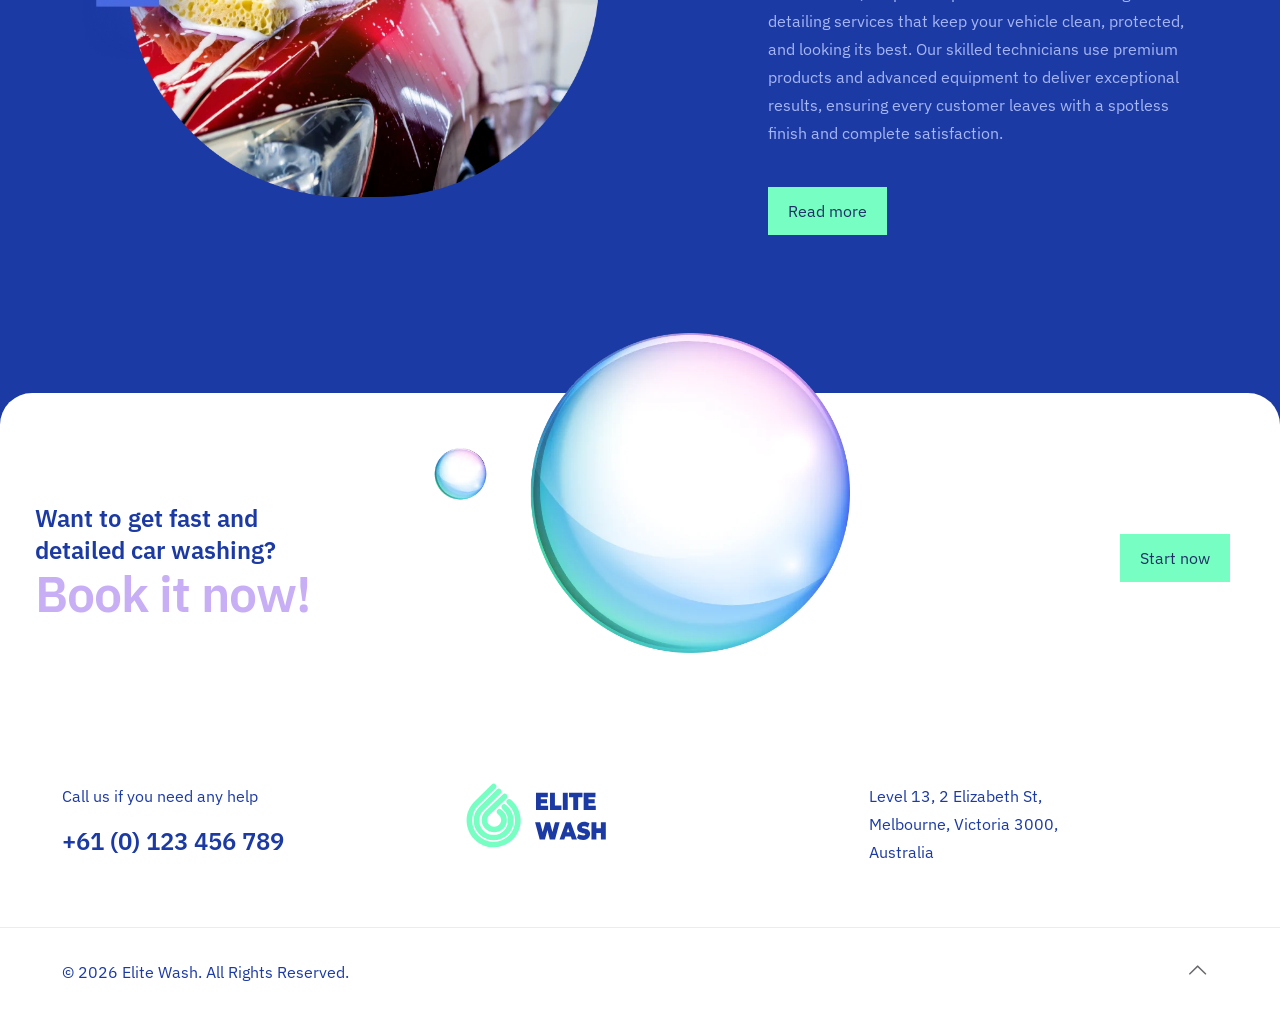
==== commit 9828e5f7: "Update about.html" ====
--- a/content/carwash3/about.html
+++ b/content/carwash3/about.html
@@ -33,7 +33,7 @@
 							<div class="column one">
 								<div class="top_bar_left clearfix">
 									<div class="logo">
-										<a id="logo" href="../../index-carwash3.html" title="BeCarWash 3 - Betheme" data-height="60" data-padding="15"><img class="logo-main scale-with-grid svg" src="images/carwash.svg" data-retina="" data-height="" alt="carwash" data-no-retina/><img class="logo-sticky scale-with-grid svg" src="images/carwash.svg" data-retina="" data-height="" alt="carwash" data-no-retina/><img class="logo-mobile scale-with-grid svg" src="images/carwash.svg" data-retina="" data-height="" alt="carwash" data-no-retina/><img class="logo-mobile-sticky scale-with-grid svg" src="images/carwash.svg" data-retina="" data-height="" alt="carwash" data-no-retina/></a>
+										<a id="logo" href="../../index.html" data-height="60" data-padding="15"><img class="logo-main scale-with-grid svg" src="images/carwash.svg" data-retina="" data-height="" alt="carwash" data-no-retina/><img class="logo-sticky scale-with-grid svg" src="images/carwash.svg" data-retina="" data-height="" alt="carwash" data-no-retina/><img class="logo-mobile scale-with-grid svg" src="images/carwash.svg" data-retina="" data-height="" alt="carwash" data-no-retina/><img class="logo-mobile-sticky scale-with-grid svg" src="images/carwash.svg" data-retina="" data-height="" alt="carwash" data-no-retina/></a>
 									</div>
 									<div class="menu_wrapper"> <a class="responsive-menu-toggle" href="#" aria-label="Mobile menu"><i class="icon-menu-fine" aria-hidden="true"></i></a>
 										<nav id="menu" role="navigation" aria-expanded="false" aria-label="Main Menu">
